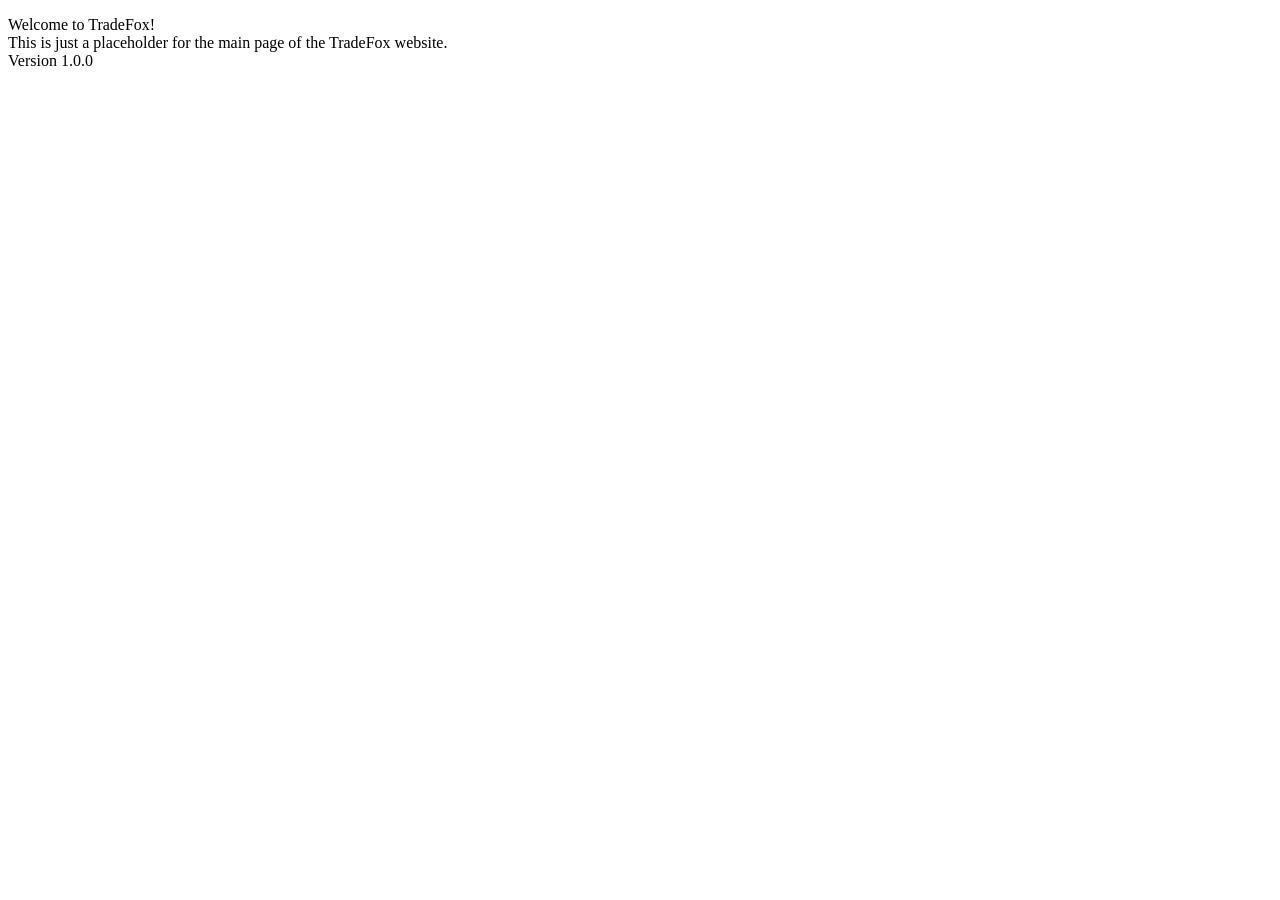
==== index.html @ 56a48589 "foundation for tradefox frontend" ====
<!DOCTYPE html>
<html lang="en">
<head>
    <meta charset="UTF-8">
    <meta name="viewport" content="width=device-width, initial-scale=1.0">
    <title>TradeFox </title>
<p>Welcome to TradeFox!
    <br> This is just a placeholder for the main page of the TradeFox website.
    <br> Version 1.0.0
</p>
</head>
<body>
    
</body>
</html>
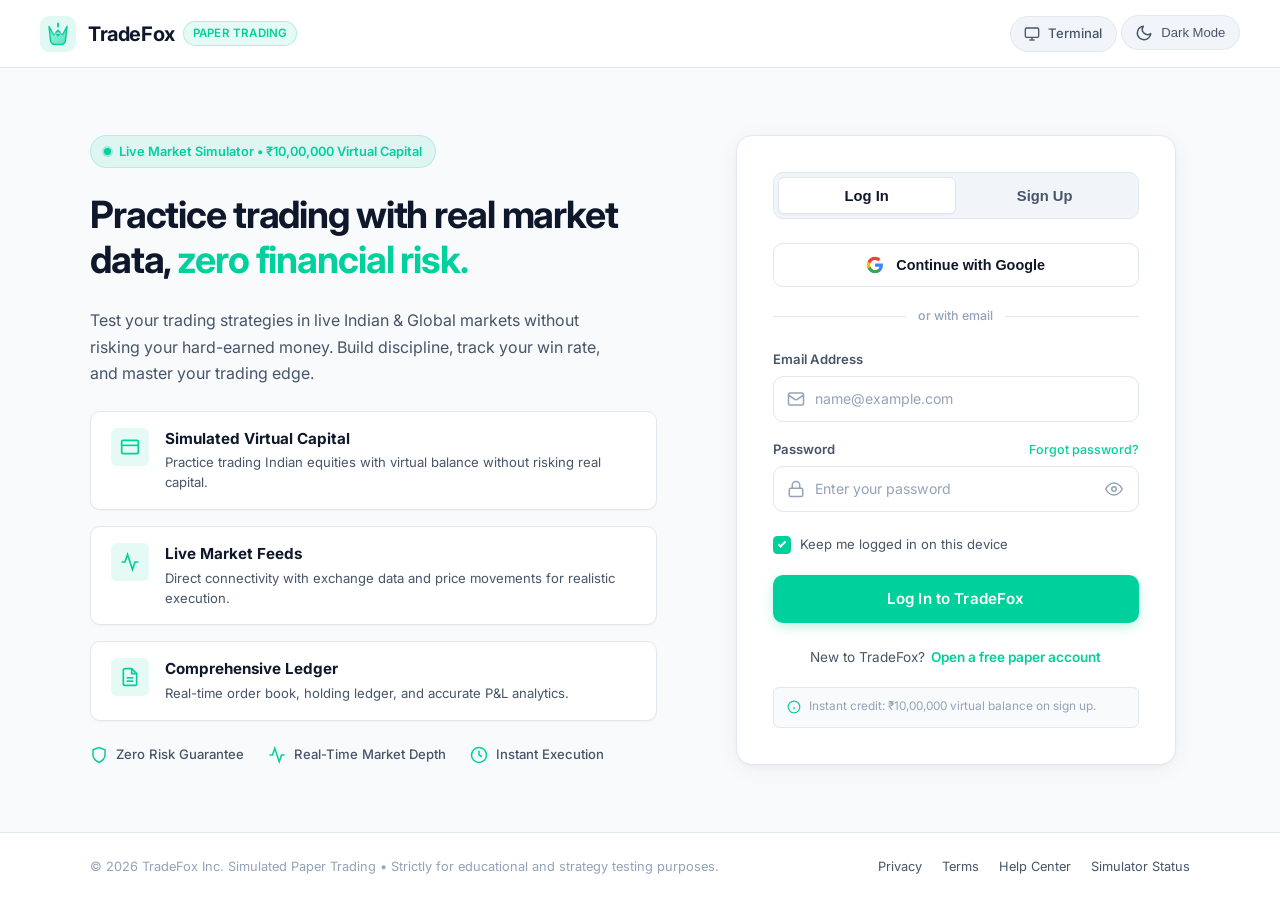
==== commit 8a895061: "feat: complete TradeFox live trading frontend with persistent holdings, watchlist, and market feed" ====
--- a/index.html
+++ b/index.html
@@ -1,15 +1,438 @@
 <!DOCTYPE html>
-<html lang="en">
+<html lang="en" data-theme="light">
 <head>
-    <meta charset="UTF-8">
-    <meta name="viewport" content="width=device-width, initial-scale=1.0">
-    <title>TradeFox </title>
-<p>Welcome to TradeFox!
-    <br> This is just a placeholder for the main page of the TradeFox website.
-    <br> Version 1.0.0
-</p>
+  <meta charset="UTF-8" />
+  <meta name="viewport" content="width=device-width, initial-scale=1.0" />
+  <title>TradeFox — Paper Trading Platform</title>
+  <meta name="description" content="Trade stocks and options with zero financial risk using TradeFox paper trading platform." />
+  
+  <!-- Modern Clean Typography (Inter) -->
+  <link rel="preconnect" href="https://fonts.googleapis.com">
+  <link rel="preconnect" href="https://fonts.gstatic.com" crossorigin>
+  <link href="https://fonts.googleapis.com/css2?family=Inter:wght@400;500;600;700&display=swap" rel="stylesheet">
+  
+  <link rel="stylesheet" href="style.css" />
 </head>
 <body>
-    
+  <!-- Background subtle ambient elements (clean, non-AI) -->
+  <div class="page-wrapper">
+
+    <!-- Top Navigation Bar -->
+    <header class="top-nav">
+      <div class="brand-container">
+        <!-- DUMMY APP LOGO: Replace 'assets/dummy-logo.svg' with your actual logo file -->
+        <div class="logo-wrapper" title="TradeFox Dummy Logo Placeholder">
+          <img src="assets/dummy-logo.svg" alt="TradeFox Logo" id="app-logo" class="app-logo" />
+        </div>
+        <div class="brand-text">
+          <span class="brand-name">TradeFox</span>
+          <span class="brand-badge">Paper Trading</span>
+        </div>
+      </div>
+
+      <div class="nav-actions">
+        <a href="dashboard.html" class="theme-toggle-btn" style="text-decoration: none;" title="Open Terminal Dashboard">
+          <svg width="16" height="16" viewBox="0 0 24 24" fill="none" stroke="currentColor" stroke-width="2">
+            <rect x="2" y="3" width="20" height="14" rx="2" ry="2"></rect>
+            <line x1="8" y1="21" x2="16" y2="21"></line>
+            <line x1="12" y1="17" x2="12" y2="21"></line>
+          </svg>
+          <span>Terminal</span>
+        </a>
+
+        <!-- Theme Toggle Button (Light / Dark) -->
+        <button id="theme-toggle" class="theme-toggle-btn" aria-label="Toggle theme" title="Toggle Light / Dark mode">
+          <svg class="sun-icon" xmlns="http://www.w3.org/2000/svg" width="18" height="18" viewBox="0 0 24 24" fill="none" stroke="currentColor" stroke-width="2" stroke-linecap="round" stroke-linejoin="round">
+            <circle cx="12" cy="12" r="5"></circle>
+            <line x1="12" y1="1" x2="12" y2="3"></line>
+            <line x1="12" y1="21" x2="12" y2="23"></line>
+            <line x1="4.22" y1="4.22" x2="5.64" y2="5.64"></line>
+            <line x1="18.36" y1="18.36" x2="19.78" y2="19.78"></line>
+            <line x1="1" y1="12" x2="3" y2="12"></line>
+            <line x1="21" y1="12" x2="23" y2="12"></line>
+            <line x1="4.22" y1="19.78" x2="5.64" y2="18.36"></line>
+            <line x1="18.36" y1="5.64" x2="19.78" y2="4.22"></line>
+          </svg>
+          <svg class="moon-icon" xmlns="http://www.w3.org/2000/svg" width="18" height="18" viewBox="0 0 24 24" fill="none" stroke="currentColor" stroke-width="2" stroke-linecap="round" stroke-linejoin="round">
+            <path d="M21 12.79A9 9 0 1 1 11.21 3 7 7 0 0 0 21 12.79z"></path>
+          </svg>
+          <span class="theme-text" id="theme-status-text">Dark Mode</span>
+        </button>
+      </div>
+    </header>
+
+    <!-- Main Content Container: Groww-inspired Calm Split Layout -->
+    <main class="main-content">
+      <div class="auth-split-layout">
+        
+        <!-- Left Showcase Side (Fintech / Paper Trading Context) -->
+        <section class="showcase-section">
+          <div class="showcase-content">
+            <div class="simulation-tag">
+              <span class="status-dot"></span>
+              <span>Live Market Simulator &bull; ₹10,00,000 Virtual Capital</span>
+            </div>
+
+            <h1 class="showcase-heading">
+              Practice trading with real market data, <span class="highlight-text">zero financial risk.</span>
+            </h1>
+
+            <p class="showcase-subtext">
+              Test your trading strategies in live Indian &amp; Global markets without risking your hard-earned money. Build discipline, track your win rate, and master your trading edge.
+            </p>
+
+            <!-- Platform Capabilities Overview (No dummy numbers) -->
+            <div class="features-overview-grid">
+              <div class="feature-box">
+                <div class="feature-icon-wrap">
+                  <svg width="20" height="20" viewBox="0 0 24 24" fill="none" stroke="currentColor" stroke-width="2">
+                    <rect x="2" y="4" width="20" height="16" rx="2"></rect>
+                    <line x1="2" y1="10" x2="22" y2="10"></line>
+                  </svg>
+                </div>
+                <div>
+                  <h4 class="feature-title">Simulated Virtual Capital</h4>
+                  <p class="feature-desc">Practice trading Indian equities with virtual balance without risking real capital.</p>
+                </div>
+              </div>
+
+              <div class="feature-box">
+                <div class="feature-icon-wrap">
+                  <svg width="20" height="20" viewBox="0 0 24 24" fill="none" stroke="currentColor" stroke-width="2">
+                    <polyline points="22 12 18 12 15 21 9 3 6 12 2 12"></polyline>
+                  </svg>
+                </div>
+                <div>
+                  <h4 class="feature-title">Live Market Feeds</h4>
+                  <p class="feature-desc">Direct connectivity with exchange data and price movements for realistic execution.</p>
+                </div>
+              </div>
+
+              <div class="feature-box">
+                <div class="feature-icon-wrap">
+                  <svg width="20" height="20" viewBox="0 0 24 24" fill="none" stroke="currentColor" stroke-width="2">
+                    <path d="M14 2H6a2 2 0 0 0-2 2v16a2 2 0 0 0 2 2h12a2 2 0 0 0 2-2V8z"></path>
+                    <polyline points="14 2 14 8 20 8"></polyline>
+                    <line x1="16" y1="13" x2="8" y2="13"></line>
+                    <line x1="16" y1="17" x2="8" y2="17"></line>
+                  </svg>
+                </div>
+                <div>
+                  <h4 class="feature-title">Comprehensive Ledger</h4>
+                  <p class="feature-desc">Real-time order book, holding ledger, and accurate P&amp;L analytics.</p>
+                </div>
+              </div>
+            </div>
+
+            <!-- Key Trust Badges -->
+            <div class="trust-features">
+              <div class="feature-item">
+                <svg width="18" height="18" viewBox="0 0 24 24" fill="none" stroke="currentColor" stroke-width="2">
+                  <path d="M12 22s8-4 8-10V5l-8-3-8 3v7c0 6 8 10 8 10z"></path>
+                </svg>
+                <span>Zero Risk Guarantee</span>
+              </div>
+              <div class="feature-item">
+                <svg width="18" height="18" viewBox="0 0 24 24" fill="none" stroke="currentColor" stroke-width="2">
+                  <polyline points="22 12 18 12 15 21 9 3 6 12 2 12"></polyline>
+                </svg>
+                <span>Real-Time Market Depth</span>
+              </div>
+              <div class="feature-item">
+                <svg width="18" height="18" viewBox="0 0 24 24" fill="none" stroke="currentColor" stroke-width="2">
+                  <circle cx="12" cy="12" r="10"></circle>
+                  <polyline points="12 6 12 12 16 14"></polyline>
+                </svg>
+                <span>Instant Execution</span>
+              </div>
+            </div>
+          </div>
+        </section>
+
+        <!-- Right Side: The Clean, Modern Auth Card -->
+        <section class="auth-section">
+          <div class="auth-card">
+            
+            <!-- Auth Header & Navigation Tabs (Groww-style Segmented Selector) -->
+            <div class="auth-card-header">
+              <div class="mobile-brand">
+                <img src="assets/dummy-logo.svg" alt="TradeFox Logo" class="mobile-logo" />
+                <span class="mobile-brand-name">TradeFox</span>
+              </div>
+
+              <div class="auth-tabs" role="tablist" aria-label="Authentication Options">
+                <button 
+                  type="button" 
+                  role="tab" 
+                  id="tab-login" 
+                  class="tab-btn active" 
+                  aria-selected="true" 
+                  aria-controls="panel-login"
+                  data-target="login">
+                  Log In
+                </button>
+                <button 
+                  type="button" 
+                  role="tab" 
+                  id="tab-signup" 
+                  class="tab-btn" 
+                  aria-selected="false" 
+                  aria-controls="panel-signup"
+                  data-target="signup">
+                  Sign Up
+                </button>
+                <div class="tab-slider" id="tab-slider"></div>
+              </div>
+            </div>
+
+            <!-- Social Quick Action (Groww style clean 1-click option) -->
+            <div class="social-login-wrapper">
+              <button type="button" class="social-btn" id="google-auth-btn">
+                <img src="assets/google-icon.svg" alt="Google" width="18" height="18" />
+                <span id="social-btn-label">Continue with Google</span>
+              </button>
+            </div>
+
+            <div class="divider">
+              <span class="divider-line"></span>
+              <span class="divider-text">or with email</span>
+              <span class="divider-line"></span>
+            </div>
+
+            <!-- Feedback Alert Banner -->
+            <div id="form-alert" class="form-alert hidden" role="alert"></div>
+
+            <!-- LOGIN PANEL -->
+            <div id="panel-login" class="auth-panel" role="tabpanel" aria-labelledby="tab-login">
+              <form id="login-form" novalidate>
+                
+                <!-- Email Field -->
+                <div class="form-group">
+                  <label for="login-email" class="form-label">Email Address</label>
+                  <div class="input-container">
+                    <span class="input-icon">
+                      <svg width="18" height="18" viewBox="0 0 24 24" fill="none" stroke="currentColor" stroke-width="2">
+                        <rect x="2" y="4" width="20" height="16" rx="2"></rect>
+                        <path d="m22 7-8.97 5.7a1.94 1.94 0 0 1-2.06 0L2 7"></path>
+                      </svg>
+                    </span>
+                    <input 
+                      type="email" 
+                      id="login-email" 
+                      name="email" 
+                      class="form-input" 
+                      placeholder="name@example.com" 
+                      autocomplete="email"
+                      required />
+                  </div>
+                  <span class="field-error" id="login-email-error"></span>
+                </div>
+
+                <!-- Password Field -->
+                <div class="form-group">
+                  <div class="label-row">
+                    <label for="login-password" class="form-label">Password</label>
+                    <a href="#forgot" class="forgot-link" id="forgot-password-link">Forgot password?</a>
+                  </div>
+                  <div class="input-container">
+                    <span class="input-icon">
+                      <svg width="18" height="18" viewBox="0 0 24 24" fill="none" stroke="currentColor" stroke-width="2">
+                        <rect x="3" y="11" width="18" height="11" rx="2" ry="2"></rect>
+                        <path d="M7 11V7a5 5 0 0 1 10 0v4"></path>
+                      </svg>
+                    </span>
+                    <input 
+                      type="password" 
+                      id="login-password" 
+                      name="password" 
+                      class="form-input" 
+                      placeholder="Enter your password" 
+                      autocomplete="current-password"
+                      required />
+                    <button type="button" class="toggle-password" data-target="login-password" aria-label="Toggle password visibility">
+                      <svg class="eye-open" width="18" height="18" viewBox="0 0 24 24" fill="none" stroke="currentColor" stroke-width="2">
+                        <path d="M1 12s4-8 11-8 11 8 11 8-4 8-11 8-11-8-11-8z"></path>
+                        <circle cx="12" cy="12" r="3"></circle>
+                      </svg>
+                      <svg class="eye-closed hidden" width="18" height="18" viewBox="0 0 24 24" fill="none" stroke="currentColor" stroke-width="2">
+                        <path d="M17.94 17.94A10.07 10.07 0 0 1 12 20c-7 0-11-8-11-8a18.45 18.45 0 0 1 5.06-5.94M9.9 4.24A9.12 9.12 0 0 1 12 4c7 0 11 8 11 8a18.5 18.5 0 0 1-2.16 3.19m-6.72-1.07a3 3 0 1 1-4.24-4.24"></path>
+                        <line x1="1" y1="1" x2="23" y2="23"></line>
+                      </svg>
+                    </button>
+                  </div>
+                  <span class="field-error" id="login-password-error"></span>
+                </div>
+
+                <!-- Remember Me Checkbox -->
+                <div class="checkbox-group">
+                  <label class="custom-checkbox">
+                    <input type="checkbox" id="remember-me" checked />
+                    <span class="checkbox-indicator"></span>
+                    <span class="checkbox-label">Keep me logged in on this device</span>
+                  </label>
+                </div>
+
+                <!-- Submit Button -->
+                <button type="submit" class="submit-btn" id="login-submit-btn">
+                  <span class="btn-text">Log In to TradeFox</span>
+                  <span class="btn-spinner hidden"></span>
+                </button>
+              </form>
+
+              <div class="card-footer-switch">
+                <span>New to TradeFox?</span>
+                <button type="button" class="switch-link" id="switch-to-signup">Open a free paper account</button>
+              </div>
+            </div>
+
+            <!-- SIGN UP PANEL -->
+            <div id="panel-signup" class="auth-panel hidden" role="tabpanel" aria-labelledby="tab-signup">
+              <form id="signup-form" novalidate>
+                
+                <!-- Name Field -->
+                <div class="form-group">
+                  <label for="signup-name" class="form-label">Full Name</label>
+                  <div class="input-container">
+                    <span class="input-icon">
+                      <svg width="18" height="18" viewBox="0 0 24 24" fill="none" stroke="currentColor" stroke-width="2">
+                        <path d="M20 21v-2a4 4 0 0 0-4-4H8a4 4 0 0 0-4 4v2"></path>
+                        <circle cx="12" cy="7" r="4"></circle>
+                      </svg>
+                    </span>
+                    <input 
+                      type="text" 
+                      id="signup-name" 
+                      name="name" 
+                      class="form-input" 
+                      placeholder="e.g. Rahul Sharma" 
+                      autocomplete="name"
+                      required />
+                  </div>
+                  <span class="field-error" id="signup-name-error"></span>
+                </div>
+
+                <!-- Email Field -->
+                <div class="form-group">
+                  <label for="signup-email" class="form-label">Email Address</label>
+                  <div class="input-container">
+                    <span class="input-icon">
+                      <svg width="18" height="18" viewBox="0 0 24 24" fill="none" stroke="currentColor" stroke-width="2">
+                        <rect x="2" y="4" width="20" height="16" rx="2"></rect>
+                        <path d="m22 7-8.97 5.7a1.94 1.94 0 0 1-2.06 0L2 7"></path>
+                      </svg>
+                    </span>
+                    <input 
+                      type="email" 
+                      id="signup-email" 
+                      name="email" 
+                      class="form-input" 
+                      placeholder="name@example.com" 
+                      autocomplete="email"
+                      required />
+                  </div>
+                  <span class="field-error" id="signup-email-error"></span>
+                </div>
+
+                <!-- Password Field -->
+                <div class="form-group">
+                  <label for="signup-password" class="form-label">Password</label>
+                  <div class="input-container">
+                    <span class="input-icon">
+                      <svg width="18" height="18" viewBox="0 0 24 24" fill="none" stroke="currentColor" stroke-width="2">
+                        <rect x="3" y="11" width="18" height="11" rx="2" ry="2"></rect>
+                        <path d="M7 11V7a5 5 0 0 1 10 0v4"></path>
+                      </svg>
+                    </span>
+                    <input 
+                      type="password" 
+                      id="signup-password" 
+                      name="password" 
+                      class="form-input" 
+                      placeholder="At least 8 characters" 
+                      autocomplete="new-password"
+                      required />
+                    <button type="button" class="toggle-password" data-target="signup-password" aria-label="Toggle password visibility">
+                      <svg class="eye-open" width="18" height="18" viewBox="0 0 24 24" fill="none" stroke="currentColor" stroke-width="2">
+                        <path d="M1 12s4-8 11-8 11 8 11 8-4 8-11 8-11-8-11-8z"></path>
+                        <circle cx="12" cy="12" r="3"></circle>
+                      </svg>
+                      <svg class="eye-closed hidden" width="18" height="18" viewBox="0 0 24 24" fill="none" stroke="currentColor" stroke-width="2">
+                        <path d="M17.94 17.94A10.07 10.07 0 0 1 12 20c-7 0-11-8-11-8a18.45 18.45 0 0 1 5.06-5.94M9.9 4.24A9.12 9.12 0 0 1 12 4c7 0 11 8 11 8a18.5 18.5 0 0 1-2.16 3.19m-6.72-1.07a3 3 0 1 1-4.24-4.24"></path>
+                        <line x1="1" y1="1" x2="23" y2="23"></line>
+                      </svg>
+                    </button>
+                  </div>
+                  <span class="field-error" id="signup-password-error"></span>
+
+                  <!-- Password Strength Bar & Requirement Hints -->
+                  <div class="password-meter-container" id="password-meter-wrap">
+                    <div class="password-meter-bar">
+                      <div class="meter-segment" id="meter-1"></div>
+                      <div class="meter-segment" id="meter-2"></div>
+                      <div class="meter-segment" id="meter-3"></div>
+                      <div class="meter-segment" id="meter-4"></div>
+                    </div>
+                    <div class="password-meter-label">
+                      <span id="strength-text">Password strength</span>
+                      <span class="strength-rules">Min 8 chars, 1 number</span>
+                    </div>
+                  </div>
+                </div>
+
+                <!-- Terms & Disclaimer -->
+                <div class="terms-disclaimer">
+                  By clicking "Create Paper Account", you agree to the 
+                  <a href="#terms">Terms of Service</a> &amp; 
+                  <a href="#privacy">Privacy Policy</a>. No real money is deposited or required.
+                </div>
+
+                <!-- Submit Button -->
+                <button type="submit" class="submit-btn" id="signup-submit-btn">
+                  <span class="btn-text">Create Free Paper Account</span>
+                  <span class="btn-spinner hidden"></span>
+                </button>
+              </form>
+
+              <div class="card-footer-switch">
+                <span>Already have an account?</span>
+                <button type="button" class="switch-link" id="switch-to-login">Log In instead</button>
+              </div>
+            </div>
+
+            <!-- Virtual Funding Note -->
+            <div class="sim-notice">
+              <svg width="14" height="14" viewBox="0 0 24 24" fill="none" stroke="currentColor" stroke-width="2">
+                <circle cx="12" cy="12" r="10"></circle>
+                <line x1="12" y1="16" x2="12" y2="12"></line>
+                <line x1="12" y1="8" x2="12.01" y2="8"></line>
+              </svg>
+              <span>Instant credit: ₹10,00,000 virtual balance on sign up.</span>
+            </div>
+
+          </div>
+        </section>
+
+      </div>
+    </main>
+
+    <!-- Bottom Mini Footer -->
+    <footer class="app-footer">
+      <div class="footer-inner">
+        <p>&copy; 2026 TradeFox Inc. Simulated Paper Trading &bull; Strictly for educational and strategy testing purposes.</p>
+        <div class="footer-links">
+          <a href="#privacy">Privacy</a>
+          <a href="#terms">Terms</a>
+          <a href="#help">Help Center</a>
+          <a href="#status">Simulator Status</a>
+        </div>
+      </div>
+    </footer>
+
+  </div>
+
+  <!-- Toast Notification Container -->
+  <div id="toast-container" class="toast-container" aria-live="polite"></div>
+
+  <script src="app.js"></script>
 </body>
-</html>+</html>
--- a/style.css
+++ b/style.css
@@ -0,0 +1,1064 @@
+/* ==========================================================================
+   TradeFox — Modern Paper Trading Auth Styles
+   Inspired by Groww's clean, minimal, uncluttered fintech design language.
+   ========================================================================== */
+
+:root {
+  /* Brand Color Palette */
+  --primary: #00D09C;
+  --primary-hover: #00B386;
+  --primary-active: #009973;
+  --primary-subtle: rgba(0, 208, 156, 0.10);
+  --primary-glow: rgba(0, 208, 156, 0.18);
+
+  /* Market Up/Down */
+  --market-green: #00D09C;
+  --market-green-bg: rgba(0, 208, 156, 0.12);
+  --market-red: #EB5B56;
+  --market-red-bg: rgba(235, 91, 86, 0.12);
+
+  /* Light Theme Variables (Default) */
+  --bg-page: #F8FAFC;
+  --bg-surface: #FFFFFF;
+  --bg-surface-elevated: #FFFFFF;
+  --bg-input: #FFFFFF;
+  --bg-muted: #F1F5F9;
+  --bg-secondary: #F8FAFC;
+
+  --text-main: #0F172A;
+  --text-secondary: #475569;
+  --text-muted: #94A3B8;
+  --text-inverse: #FFFFFF;
+
+  --border-subtle: #E2E8F0;
+  --border-strong: #CBD5E1;
+  --border-focus: #00D09C;
+
+  --shadow-sm: 0 1px 2px 0 rgba(15, 23, 42, 0.04);
+  --shadow-card: 0 4px 24px -2px rgba(15, 23, 42, 0.06), 0 2px 8px -2px rgba(15, 23, 42, 0.04);
+  --shadow-focus: 0 0 0 3px rgba(0, 208, 156, 0.18);
+
+  --radius-sm: 6px;
+  --radius-md: 10px;
+  --radius-lg: 16px;
+  --radius-full: 9999px;
+
+  --transition-fast: 0.18s cubic-bezier(0.4, 0, 0.2, 1);
+  --transition-normal: 0.25s cubic-bezier(0.4, 0, 0.2, 1);
+}
+
+/* Dark Theme Variables */
+[data-theme="dark"] {
+  --bg-page: #0B0E14;
+  --bg-surface: #141923;
+  --bg-surface-elevated: #1B2230;
+  --bg-input: #0E131C;
+  --bg-muted: #1A212E;
+  --bg-secondary: #10151E;
+
+  --text-main: #F8FAFC;
+  --text-secondary: #94A3B8;
+  --text-muted: #64748B;
+  --text-inverse: #0B0E14;
+
+  --border-subtle: #202938;
+  --border-strong: #2D3A4E;
+  --border-focus: #00D09C;
+
+  --shadow-sm: 0 1px 2px 0 rgba(0, 0, 0, 0.2);
+  --shadow-card: 0 12px 32px -4px rgba(0, 0, 0, 0.45), 0 2px 8px 0 rgba(0, 0, 0, 0.3);
+  --shadow-focus: 0 0 0 3px rgba(0, 208, 156, 0.22);
+}
+
+/* Global Reset & Base */
+*, *::before, *::after {
+  box-sizing: border-box;
+  margin: 0;
+  padding: 0;
+}
+
+html, body {
+  min-height: 100%;
+  font-family: 'Inter', -apple-system, BlinkMacSystemFont, 'Segoe UI', Roboto, Helvetica, Arial, sans-serif;
+  background-color: var(--bg-page);
+  color: var(--text-main);
+  line-height: 1.5;
+  -webkit-font-smoothing: antialiased;
+  -moz-osx-font-smoothing: grayscale;
+  transition: background-color var(--transition-normal), color var(--transition-normal);
+}
+
+/* Layout Wrapper */
+.page-wrapper {
+  min-height: 100vh;
+  display: flex;
+  flex-direction: column;
+}
+
+/* Top Navigation */
+.top-nav {
+  height: 68px;
+  padding: 0 2.5rem;
+  display: flex;
+  align-items: center;
+  justify-content: space-between;
+  border-bottom: 1px solid var(--border-subtle);
+  background: var(--bg-surface);
+  transition: background var(--transition-normal), border-color var(--transition-normal);
+}
+
+.brand-container {
+  display: flex;
+  align-items: center;
+  gap: 0.75rem;
+  text-decoration: none;
+}
+
+.logo-wrapper {
+  display: flex;
+  align-items: center;
+  justify-content: center;
+}
+
+.app-logo {
+  width: 36px;
+  height: 36px;
+  display: block;
+  object-fit: contain;
+}
+
+.brand-text {
+  display: flex;
+  align-items: center;
+  gap: 0.5rem;
+}
+
+.brand-name {
+  font-size: 1.25rem;
+  font-weight: 700;
+  letter-spacing: -0.02em;
+  color: var(--text-main);
+}
+
+.brand-badge {
+  font-size: 0.72rem;
+  font-weight: 600;
+  letter-spacing: 0.02em;
+  padding: 0.2rem 0.55rem;
+  border-radius: var(--radius-full);
+  background: var(--primary-subtle);
+  color: var(--primary);
+  border: 1px solid rgba(0, 208, 156, 0.25);
+  text-transform: uppercase;
+}
+
+/* Theme Toggle Button */
+.theme-toggle-btn {
+  display: inline-flex;
+  align-items: center;
+  gap: 0.5rem;
+  padding: 0.45rem 0.85rem;
+  border-radius: var(--radius-full);
+  background: var(--bg-muted);
+  border: 1px solid var(--border-subtle);
+  color: var(--text-secondary);
+  font-size: 0.82rem;
+  font-weight: 500;
+  cursor: pointer;
+  transition: all var(--transition-fast);
+}
+
+.theme-toggle-btn:hover {
+  background: var(--border-subtle);
+  color: var(--text-main);
+}
+
+.theme-toggle-btn svg {
+  transition: transform var(--transition-fast);
+}
+
+[data-theme="light"] .sun-icon {
+  display: none;
+}
+
+[data-theme="light"] .moon-icon {
+  display: block;
+}
+
+[data-theme="dark"] .sun-icon {
+  display: block;
+}
+
+[data-theme="dark"] .moon-icon {
+  display: none;
+}
+
+/* Main Auth Section */
+.main-content {
+  flex: 1;
+  display: flex;
+  align-items: center;
+  justify-content: center;
+  padding: 3rem 1.5rem;
+}
+
+.auth-split-layout {
+  width: 100%;
+  max-width: 1100px;
+  display: grid;
+  grid-template-columns: 1.15fr 0.95fr;
+  gap: 4rem;
+  align-items: center;
+}
+
+/* ==========================================================================
+   Left Showcase Styling (Fintech / Paper Trading Context)
+   ========================================================================== */
+.showcase-section {
+  display: flex;
+  flex-direction: column;
+}
+
+.showcase-content {
+  display: flex;
+  flex-direction: column;
+  gap: 1.5rem;
+}
+
+.simulation-tag {
+  display: inline-flex;
+  align-items: center;
+  gap: 0.5rem;
+  padding: 0.35rem 0.8rem;
+  background: var(--primary-subtle);
+  color: var(--primary);
+  border-radius: var(--radius-full);
+  font-size: 0.8rem;
+  font-weight: 600;
+  width: fit-content;
+  border: 1px solid rgba(0, 208, 156, 0.2);
+}
+
+.status-dot {
+  width: 7px;
+  height: 7px;
+  border-radius: 50%;
+  background-color: var(--primary);
+  box-shadow: 0 0 0 2px rgba(0, 208, 156, 0.3);
+  animation: pulseDot 2s infinite ease-in-out;
+}
+
+@keyframes pulseDot {
+  0%, 100% { opacity: 1; transform: scale(1); }
+  50% { opacity: 0.5; transform: scale(0.85); }
+}
+
+.showcase-heading {
+  font-size: 2.35rem;
+  font-weight: 700;
+  line-height: 1.22;
+  letter-spacing: -0.03em;
+  color: var(--text-main);
+}
+
+.highlight-text {
+  color: var(--primary);
+  position: relative;
+}
+
+.showcase-subtext {
+  font-size: 1rem;
+  line-height: 1.65;
+  color: var(--text-secondary);
+  max-width: 520px;
+}
+
+/* Platform Capabilities Grid (No dummy figures) */
+.features-overview-grid {
+  display: flex;
+  flex-direction: column;
+  gap: 1rem;
+}
+
+.feature-box {
+  display: flex;
+  align-items: flex-start;
+  gap: 1rem;
+  padding: 1rem 1.25rem;
+  background: var(--bg-surface);
+  border: 1px solid var(--border-subtle);
+  border-radius: var(--radius-md);
+  box-shadow: var(--shadow-sm);
+  transition: transform var(--transition-fast), border-color var(--transition-fast);
+}
+
+.feature-box:hover {
+  transform: translateY(-2px);
+  border-color: var(--border-strong);
+}
+
+.feature-icon-wrap {
+  width: 38px;
+  height: 38px;
+  border-radius: var(--radius-sm);
+  background: var(--primary-subtle);
+  color: var(--primary);
+  display: flex;
+  align-items: center;
+  justify-content: center;
+  flex-shrink: 0;
+}
+
+.feature-title {
+  font-size: 0.95rem;
+  font-weight: 700;
+  color: var(--text-main);
+  margin-bottom: 0.2rem;
+}
+
+.feature-desc {
+  font-size: 0.82rem;
+  line-height: 1.5;
+  color: var(--text-secondary);
+}
+
+.mini-trade-log {
+  display: flex;
+  flex-direction: column;
+  gap: 0.5rem;
+  border-top: 1px dashed var(--border-subtle);
+  padding-top: 0.85rem;
+}
+
+.trade-row {
+  display: flex;
+  justify-content: space-between;
+  align-items: center;
+  font-size: 0.82rem;
+}
+
+.trade-stock {
+  display: flex;
+  align-items: center;
+  gap: 0.5rem;
+}
+
+.stock-name {
+  font-weight: 600;
+  color: var(--text-main);
+}
+
+.trade-type.buy {
+  font-size: 0.7rem;
+  font-weight: 600;
+  color: var(--primary);
+  background: var(--primary-subtle);
+  padding: 0.1rem 0.4rem;
+  border-radius: 4px;
+}
+
+.trade-result.positive {
+  font-weight: 600;
+  color: var(--market-green);
+}
+
+/* Trust Badges */
+.trust-features {
+  display: flex;
+  gap: 1.5rem;
+  align-items: center;
+}
+
+.feature-item {
+  display: flex;
+  align-items: center;
+  gap: 0.5rem;
+  font-size: 0.82rem;
+  font-weight: 500;
+  color: var(--text-secondary);
+}
+
+.feature-item svg {
+  color: var(--primary);
+}
+
+/* ==========================================================================
+   Right Side Auth Card (Groww Style)
+   ========================================================================== */
+.auth-section {
+  display: flex;
+  justify-content: center;
+}
+
+.auth-card {
+  width: 100%;
+  max-width: 440px;
+  background: var(--bg-surface);
+  border: 1px solid var(--border-subtle);
+  border-radius: var(--radius-lg);
+  padding: 2.25rem 2.25rem;
+  box-shadow: var(--shadow-card);
+  transition: background var(--transition-normal), border-color var(--transition-normal), box-shadow var(--transition-normal);
+}
+
+.mobile-brand {
+  display: none;
+  align-items: center;
+  justify-content: center;
+  gap: 0.6rem;
+  margin-bottom: 1.25rem;
+}
+
+.mobile-logo {
+  width: 32px;
+  height: 32px;
+}
+
+.mobile-brand-name {
+  font-size: 1.2rem;
+  font-weight: 700;
+  letter-spacing: -0.02em;
+}
+
+/* Segmented Tab Switcher */
+.auth-tabs {
+  position: relative;
+  display: flex;
+  background: var(--bg-muted);
+  padding: 4px;
+  border-radius: var(--radius-md);
+  margin-bottom: 1.5rem;
+  border: 1px solid var(--border-subtle);
+}
+
+.tab-btn {
+  flex: 1;
+  position: relative;
+  z-index: 2;
+  background: transparent;
+  border: none;
+  outline: none;
+  padding: 0.65rem 0.5rem;
+  font-size: 0.92rem;
+  font-weight: 600;
+  color: var(--text-secondary);
+  cursor: pointer;
+  text-align: center;
+  border-radius: var(--radius-sm);
+  transition: color var(--transition-fast);
+}
+
+.tab-btn.active {
+  color: var(--text-main);
+}
+
+/* Sliding active tab background */
+.tab-slider {
+  position: absolute;
+  top: 4px;
+  bottom: 4px;
+  left: 4px;
+  width: calc(50% - 4px);
+  background: var(--bg-surface);
+  border-radius: var(--radius-sm);
+  box-shadow: var(--shadow-sm);
+  border: 1px solid var(--border-subtle);
+  transition: transform var(--transition-normal);
+  z-index: 1;
+}
+
+.tab-slider.slide-right {
+  transform: translateX(100%);
+}
+
+/* Social Login Button (Groww style clean 1-click) */
+.social-login-wrapper {
+  margin-bottom: 1.25rem;
+}
+
+.social-btn {
+  width: 100%;
+  display: flex;
+  align-items: center;
+  justify-content: center;
+  gap: 0.75rem;
+  height: 44px;
+  background: var(--bg-surface);
+  border: 1px solid var(--border-subtle);
+  border-radius: var(--radius-md);
+  font-size: 0.9rem;
+  font-weight: 600;
+  color: var(--text-main);
+  cursor: pointer;
+  transition: background var(--transition-fast), border-color var(--transition-fast), transform var(--transition-fast);
+}
+
+.social-btn:hover {
+  background: var(--bg-muted);
+  border-color: var(--border-strong);
+}
+
+.social-btn:active {
+  transform: scale(0.99);
+}
+
+/* Divider */
+.divider {
+  display: flex;
+  align-items: center;
+  gap: 0.75rem;
+  margin-bottom: 1.5rem;
+}
+
+.divider-line {
+  flex: 1;
+  height: 1px;
+  background: var(--border-subtle);
+}
+
+.divider-text {
+  font-size: 0.78rem;
+  color: var(--text-muted);
+  font-weight: 500;
+  text-transform: lowercase;
+}
+
+/* Form Styles */
+.form-group {
+  margin-bottom: 1.15rem;
+  display: flex;
+  flex-direction: column;
+}
+
+.form-label {
+  font-size: 0.82rem;
+  font-weight: 600;
+  color: var(--text-secondary);
+  margin-bottom: 0.4rem;
+}
+
+.label-row {
+  display: flex;
+  justify-content: space-between;
+  align-items: center;
+  margin-bottom: 0.4rem;
+}
+
+.label-row .form-label {
+  margin-bottom: 0;
+}
+
+.forgot-link {
+  font-size: 0.78rem;
+  color: var(--primary);
+  text-decoration: none;
+  font-weight: 500;
+  transition: color var(--transition-fast);
+}
+
+.forgot-link:hover {
+  text-decoration: underline;
+  color: var(--primary-hover);
+}
+
+/* Input Fields */
+.input-container {
+  position: relative;
+  display: flex;
+  align-items: center;
+}
+
+.input-icon {
+  position: absolute;
+  left: 0.9rem;
+  display: flex;
+  align-items: center;
+  justify-content: center;
+  color: var(--text-muted);
+  pointer-events: none;
+  transition: color var(--transition-fast);
+}
+
+.form-input {
+  width: 100%;
+  height: 46px;
+  padding: 0 2.5rem 0 2.6rem;
+  background: var(--bg-input);
+  border: 1px solid var(--border-subtle);
+  border-radius: var(--radius-md);
+  font-family: inherit;
+  font-size: 0.92rem;
+  color: var(--text-main);
+  outline: none;
+  transition: border-color var(--transition-fast), box-shadow var(--transition-fast), background var(--transition-fast);
+}
+
+.form-input::placeholder {
+  color: var(--text-muted);
+  font-size: 0.88rem;
+}
+
+.form-input:focus {
+  border-color: var(--border-focus);
+  box-shadow: var(--shadow-focus);
+}
+
+.input-container:focus-within .input-icon {
+  color: var(--primary);
+}
+
+.form-input.input-error {
+  border-color: var(--market-red);
+}
+
+.form-input.input-error:focus {
+  box-shadow: 0 0 0 3px rgba(235, 91, 86, 0.2);
+}
+
+.field-error {
+  font-size: 0.75rem;
+  color: var(--market-red);
+  margin-top: 0.3rem;
+  min-height: 1rem;
+  display: none;
+}
+
+.field-error.visible {
+  display: block;
+}
+
+/* Password Toggle Icon */
+.toggle-password {
+  position: absolute;
+  right: 0.75rem;
+  background: transparent;
+  border: none;
+  color: var(--text-muted);
+  cursor: pointer;
+  display: flex;
+  align-items: center;
+  justify-content: center;
+  padding: 0.25rem;
+  border-radius: 4px;
+  transition: color var(--transition-fast);
+}
+
+.toggle-password:hover {
+  color: var(--text-main);
+}
+
+/* Password Strength Indicator */
+.password-meter-container {
+  margin-top: 0.5rem;
+  display: none;
+}
+
+.password-meter-container.active {
+  display: block;
+}
+
+.password-meter-bar {
+  display: grid;
+  grid-template-columns: repeat(4, 1fr);
+  gap: 4px;
+  height: 4px;
+  border-radius: 2px;
+  overflow: hidden;
+  margin-bottom: 0.35rem;
+}
+
+.meter-segment {
+  height: 100%;
+  background: var(--border-subtle);
+  border-radius: 2px;
+  transition: background var(--transition-fast);
+}
+
+.password-meter-label {
+  display: flex;
+  justify-content: space-between;
+  font-size: 0.72rem;
+  color: var(--text-muted);
+}
+
+.strength-rules {
+  font-size: 0.7rem;
+}
+
+/* Checkbox (Remember Me) */
+.checkbox-group {
+  margin-bottom: 1.25rem;
+}
+
+.custom-checkbox {
+  display: inline-flex;
+  align-items: center;
+  gap: 0.6rem;
+  cursor: pointer;
+  user-select: none;
+}
+
+.custom-checkbox input[type="checkbox"] {
+  position: absolute;
+  opacity: 0;
+  width: 0;
+  height: 0;
+}
+
+.checkbox-indicator {
+  width: 18px;
+  height: 18px;
+  border-radius: 4px;
+  border: 1px solid var(--border-strong);
+  background: var(--bg-surface);
+  display: flex;
+  align-items: center;
+  justify-content: center;
+  transition: all var(--transition-fast);
+  position: relative;
+}
+
+.custom-checkbox input:checked ~ .checkbox-indicator {
+  background: var(--primary);
+  border-color: var(--primary);
+}
+
+.custom-checkbox input:checked ~ .checkbox-indicator::after {
+  content: "";
+  width: 4px;
+  height: 8px;
+  border: solid #FFFFFF;
+  border-width: 0 2px 2px 0;
+  transform: rotate(45deg) translate(-1px, -1px);
+}
+
+.checkbox-label {
+  font-size: 0.82rem;
+  color: var(--text-secondary);
+}
+
+/* Terms Disclaimer */
+.terms-disclaimer {
+  font-size: 0.74rem;
+  line-height: 1.5;
+  color: var(--text-muted);
+  margin-bottom: 1.25rem;
+}
+
+.terms-disclaimer a {
+  color: var(--primary);
+  text-decoration: none;
+  font-weight: 500;
+}
+
+.terms-disclaimer a:hover {
+  text-decoration: underline;
+}
+
+/* Submit CTA Button (Groww Signature Clean Button) */
+.submit-btn {
+  width: 100%;
+  height: 48px;
+  border: none;
+  border-radius: var(--radius-md);
+  background: var(--primary);
+  color: #FFFFFF;
+  font-family: inherit;
+  font-size: 0.95rem;
+  font-weight: 600;
+  letter-spacing: 0.01em;
+  cursor: pointer;
+  display: flex;
+  align-items: center;
+  justify-content: center;
+  gap: 0.5rem;
+  transition: background var(--transition-fast), transform var(--transition-fast), box-shadow var(--transition-fast);
+  box-shadow: 0 4px 12px rgba(0, 208, 156, 0.25);
+}
+
+.submit-btn:hover {
+  background: var(--primary-hover);
+  box-shadow: 0 6px 16px rgba(0, 208, 156, 0.32);
+}
+
+.submit-btn:active {
+  background: var(--primary-active);
+  transform: scale(0.99);
+}
+
+.submit-btn:disabled {
+  opacity: 0.65;
+  cursor: not-allowed;
+  transform: none;
+}
+
+/* Spinner inside button */
+.btn-spinner {
+  width: 18px;
+  height: 18px;
+  border: 2px solid rgba(255, 255, 255, 0.35);
+  border-top-color: #FFFFFF;
+  border-radius: 50%;
+  animation: spin 0.75s linear infinite;
+}
+
+@keyframes spin {
+  to { transform: rotate(360deg); }
+}
+
+/* Card Bottom Switch Link */
+.card-footer-switch {
+  margin-top: 1.5rem;
+  text-align: center;
+  font-size: 0.85rem;
+  color: var(--text-secondary);
+  display: flex;
+  align-items: center;
+  justify-content: center;
+  gap: 0.35rem;
+}
+
+.switch-link {
+  background: transparent;
+  border: none;
+  color: var(--primary);
+  font-family: inherit;
+  font-size: 0.85rem;
+  font-weight: 600;
+  cursor: pointer;
+  padding: 0;
+  text-decoration: none;
+  transition: color var(--transition-fast);
+}
+
+.switch-link:hover {
+  color: var(--primary-hover);
+  text-decoration: underline;
+}
+
+/* Simulation Notice at bottom of card */
+.sim-notice {
+  margin-top: 1.25rem;
+  padding: 0.65rem 0.85rem;
+  border-radius: var(--radius-sm);
+  background: var(--bg-secondary);
+  border: 1px solid var(--border-subtle);
+  display: flex;
+  align-items: center;
+  gap: 0.5rem;
+  font-size: 0.74rem;
+  color: var(--text-muted);
+}
+
+.sim-notice svg {
+  color: var(--primary);
+  flex-shrink: 0;
+}
+
+/* Alert Banner */
+.form-alert {
+  padding: 0.75rem 1rem;
+  border-radius: var(--radius-md);
+  font-size: 0.82rem;
+  margin-bottom: 1.25rem;
+  display: flex;
+  align-items: center;
+  gap: 0.5rem;
+}
+
+.form-alert.error {
+  background: var(--market-red-bg);
+  color: var(--market-red);
+  border: 1px solid rgba(235, 91, 86, 0.3);
+}
+
+.form-alert.success {
+  background: var(--market-green-bg);
+  color: var(--market-green);
+  border: 1px solid rgba(0, 208, 156, 0.3);
+}
+
+/* Utility visibility */
+.hidden {
+  display: none !important;
+}
+
+/* Toast System */
+.toast-container {
+  position: fixed;
+  bottom: 1.5rem;
+  right: 1.5rem;
+  display: flex;
+  flex-direction: column;
+  gap: 0.75rem;
+  z-index: 9999;
+  pointer-events: none;
+}
+
+.toast {
+  min-width: 280px;
+  max-width: 380px;
+  background: var(--bg-surface-elevated);
+  border: 1px solid var(--border-subtle);
+  border-radius: var(--radius-md);
+  padding: 0.85rem 1.15rem;
+  box-shadow: var(--shadow-card);
+  font-size: 0.86rem;
+  color: var(--text-main);
+  display: flex;
+  align-items: center;
+  gap: 0.65rem;
+  pointer-events: auto;
+  animation: slideInToast 0.28s cubic-bezier(0.16, 1, 0.3, 1) forwards;
+  transition: opacity 0.2s, transform 0.2s;
+}
+
+.toast.toast-success {
+  border-left: 4px solid var(--primary);
+}
+
+.toast.toast-error {
+  border-left: 4px solid var(--market-red);
+}
+
+.toast.toast-info {
+  border-left: 4px solid #3B82F6;
+}
+
+@keyframes slideInToast {
+  from {
+    opacity: 0;
+    transform: translateY(16px);
+  }
+  to {
+    opacity: 1;
+    transform: translateY(0);
+  }
+}
+
+/* App Mini Footer */
+.app-footer {
+  padding: 1.5rem 2.5rem;
+  border-top: 1px solid var(--border-subtle);
+  background: var(--bg-surface);
+  font-size: 0.8rem;
+  color: var(--text-muted);
+}
+
+.footer-inner {
+  max-width: 1100px;
+  margin: 0 auto;
+  display: flex;
+  justify-content: space-between;
+  align-items: center;
+  gap: 1.5rem;
+  flex-wrap: wrap;
+}
+
+.footer-links {
+  display: flex;
+  gap: 1.25rem;
+}
+
+.footer-links a {
+  color: var(--text-secondary);
+  text-decoration: none;
+  transition: color var(--transition-fast);
+}
+
+.footer-links a:hover {
+  color: var(--text-main);
+}
+
+/* ==========================================================================
+   Responsive Adaptations
+   ========================================================================== */
+@media (max-width: 960px) {
+  .top-nav {
+    padding: 0 1.5rem;
+  }
+
+  .main-content {
+    padding: 2rem 1.25rem;
+  }
+
+  .auth-split-layout {
+    grid-template-columns: 1fr;
+    gap: 2.5rem;
+  }
+
+  .showcase-section {
+    text-align: center;
+    align-items: center;
+  }
+
+  .showcase-content {
+    align-items: center;
+  }
+
+  .showcase-heading {
+    font-size: 1.85rem;
+  }
+
+  .market-strip {
+    justify-content: center;
+  }
+
+  .portfolio-card {
+    max-width: 480px;
+    width: 100%;
+    text-align: left;
+  }
+
+  .trust-features {
+    justify-content: center;
+    flex-wrap: wrap;
+  }
+
+  .mobile-brand {
+    display: flex;
+  }
+}
+
+@media (max-width: 480px) {
+  .top-nav {
+    padding: 0 1rem;
+    height: 60px;
+  }
+
+  .brand-badge {
+    display: none;
+  }
+
+  .theme-text {
+    display: none;
+  }
+
+  .theme-toggle-btn {
+    padding: 0.5rem;
+  }
+
+  .main-content {
+    padding: 1.25rem 0.75rem;
+  }
+
+  .showcase-section {
+    display: none; /* Focus directly on login/signup on small mobile screens */
+  }
+
+  .auth-card {
+    padding: 1.75rem 1.25rem;
+    border-radius: var(--radius-md);
+  }
+
+  .portfolio-stats-row {
+    grid-template-columns: 1fr;
+    gap: 0.5rem;
+  }
+
+  .footer-inner {
+    flex-direction: column;
+    text-align: center;
+    gap: 0.75rem;
+  }
+}
